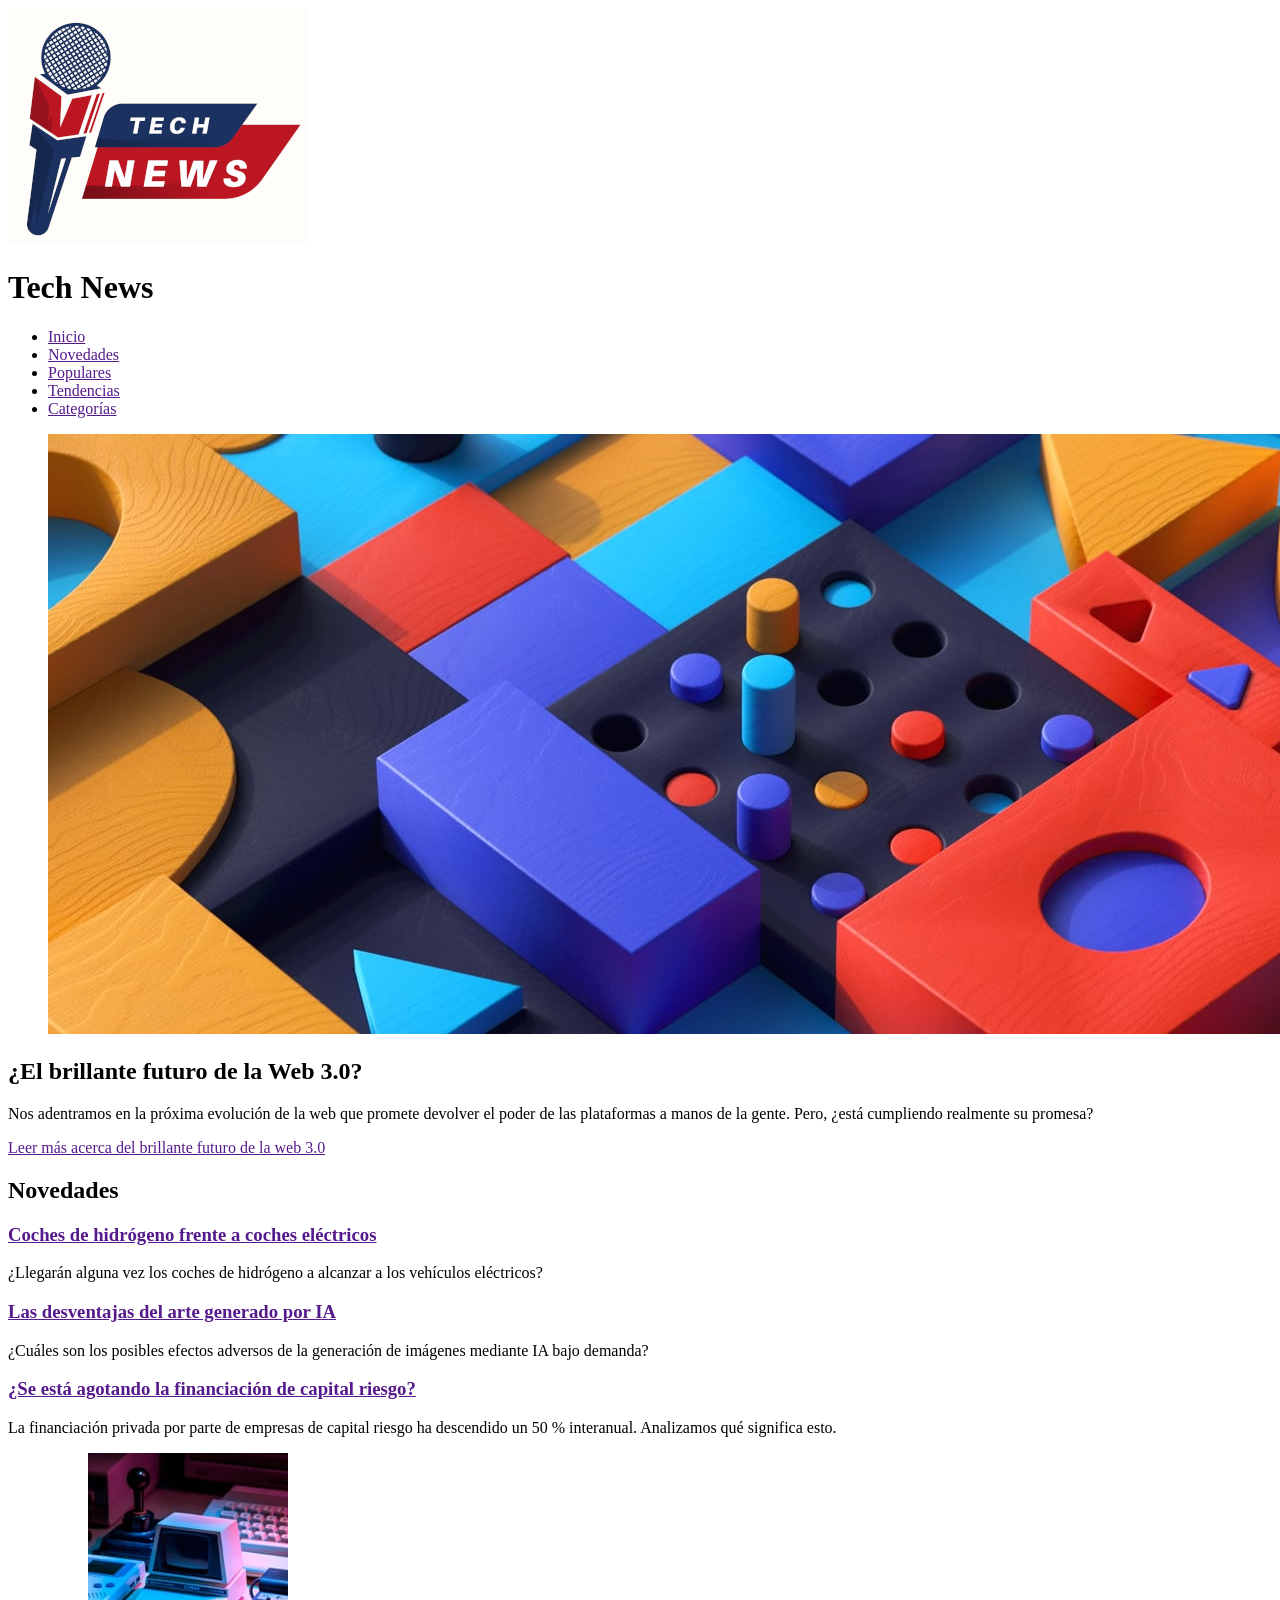
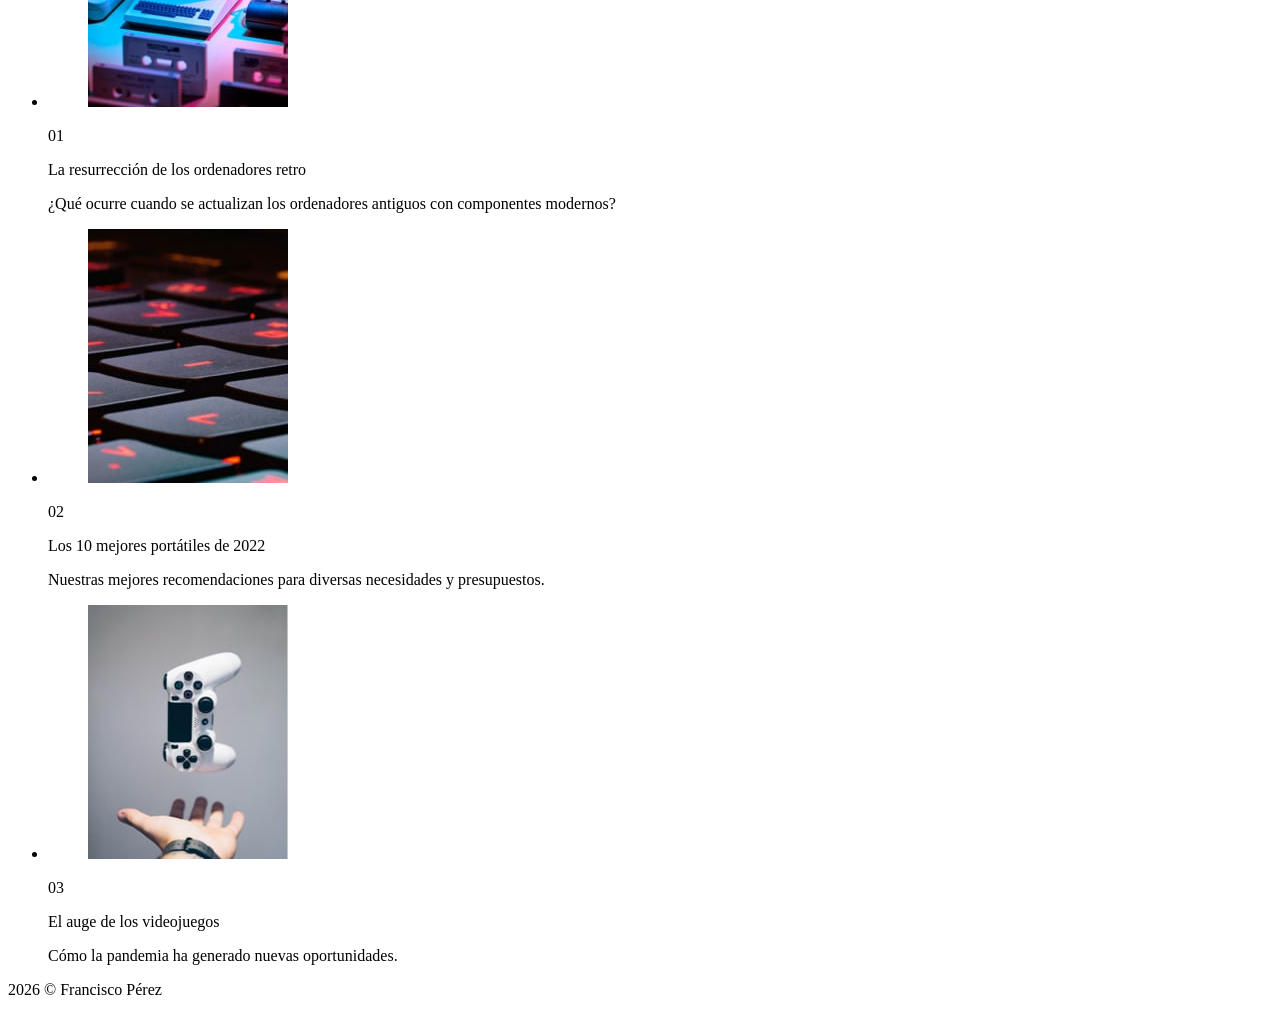
==== UD4-Hojas de estilos/UD4-tech-news/index.html @ 89c23d9c "UD4 > tech-news : html terminado - index.html" ====
<!DOCTYPE html>
<html lang="es">

<head>
  <meta charset="UTF-8">
  <meta name="viewport" content="width=device-width, initial-scale=1.0"> <!-- muestra el sitio correctamente según el dispositivo del usuario -->
  <link rel="icon" type="image/png" sizes="32x32" href="./assets/images/favicon.png">

  <title>Página de inicio de noticias</title>
</head>

<body>
  <header>
    <a href="#" class="logo" aria-label="Enlace a la página principal de Tech News">
      <img src="./assets/images/logo.png" alt="Tech News">
    </a>

    <h1>Tech News</h1>

    <nav>
      <ul>
        <li id="activa"><a href="">Inicio</a></li>
        <li><a href="">Novedades</a></li>
        <li><a href="">Populares</a></li>
        <li><a href="">Tendencias</a></li>
        <li><a href="">Categorías</a></li>
      </ul>
    </nav>

  </header>

  <main>
    <article id="portada">
      <figure>
        <img src="./assets/images/image-web-3-desktop.jpg" alt="">
      </figure>

      <h2>¿El brillante futuro de la Web 3.0?</h2>

      <p>
        Nos adentramos en la próxima evolución de la web que promete devolver el poder de las plataformas a manos de la gente. Pero, ¿está cumpliendo realmente su promesa?
      </p>

      <a href="" class="btn">
        Leer más <span class="sr-only">acerca del brillante futuro de la web 3.0</span>
      </a>

    </article>

    <article id="novedades">
      <h2>Novedades</h2>

      <article>
        <h3><a href="">Coches de hidrógeno frente a coches eléctricos</a></h3>

        <p>
          ¿Llegarán alguna vez los coches de hidrógeno a alcanzar a los vehículos eléctricos?
        </p>
      </article>

      <article>
        <h3><a href="">Las desventajas del arte generado por IA</a></h3>

        <p>
          ¿Cuáles son los posibles efectos adversos de la generación de imágenes mediante IA bajo demanda?
        </p>
      </article>

      <article>
        <h3><a href="">¿Se está agotando la financiación de capital riesgo?</a></h3>

        <p>
          La financiación privada por parte de empresas de capital riesgo ha descendido un 50 % interanual. Analizamos qué significa esto.
        </p>

      </article>

    </article>
    <article>

      <ul class="card">
        <li class="card">
          <figure><img src="./assets/images/image-retro-pcs.jpg" alt=""></figure>

          <p class="numero">01</p>
          <p class="titulo">La resurrección de los ordenadores retro</p>
          <p>¿Qué ocurre cuando se actualizan los ordenadores antiguos con componentes modernos?</p>
        </li>

        <li class="card">
          <figure><img src="./assets/images/image-top-laptops.jpg" alt=""></figure>

          <p class="numero">02</p>
          <p class="titulo">Los 10 mejores portátiles de 2022</p>
          <p>Nuestras mejores recomendaciones para diversas necesidades y presupuestos.</p>
        </li>

        <li class="card">
          <figure><img src="./assets/images/image-gaming-growth.jpg" alt=""></figure>

          <p class="numero">03</p>
          <p class="titulo">El auge de los videojuegos</p>
          <p>Cómo la pandemia ha generado nuevas oportunidades.</p>
        </li>
      </ul>

    </article>
  </main>

  <footer>
    <p>
      2026 &copy; Francisco Pérez
    </p>
  </footer>
</body>

</html>
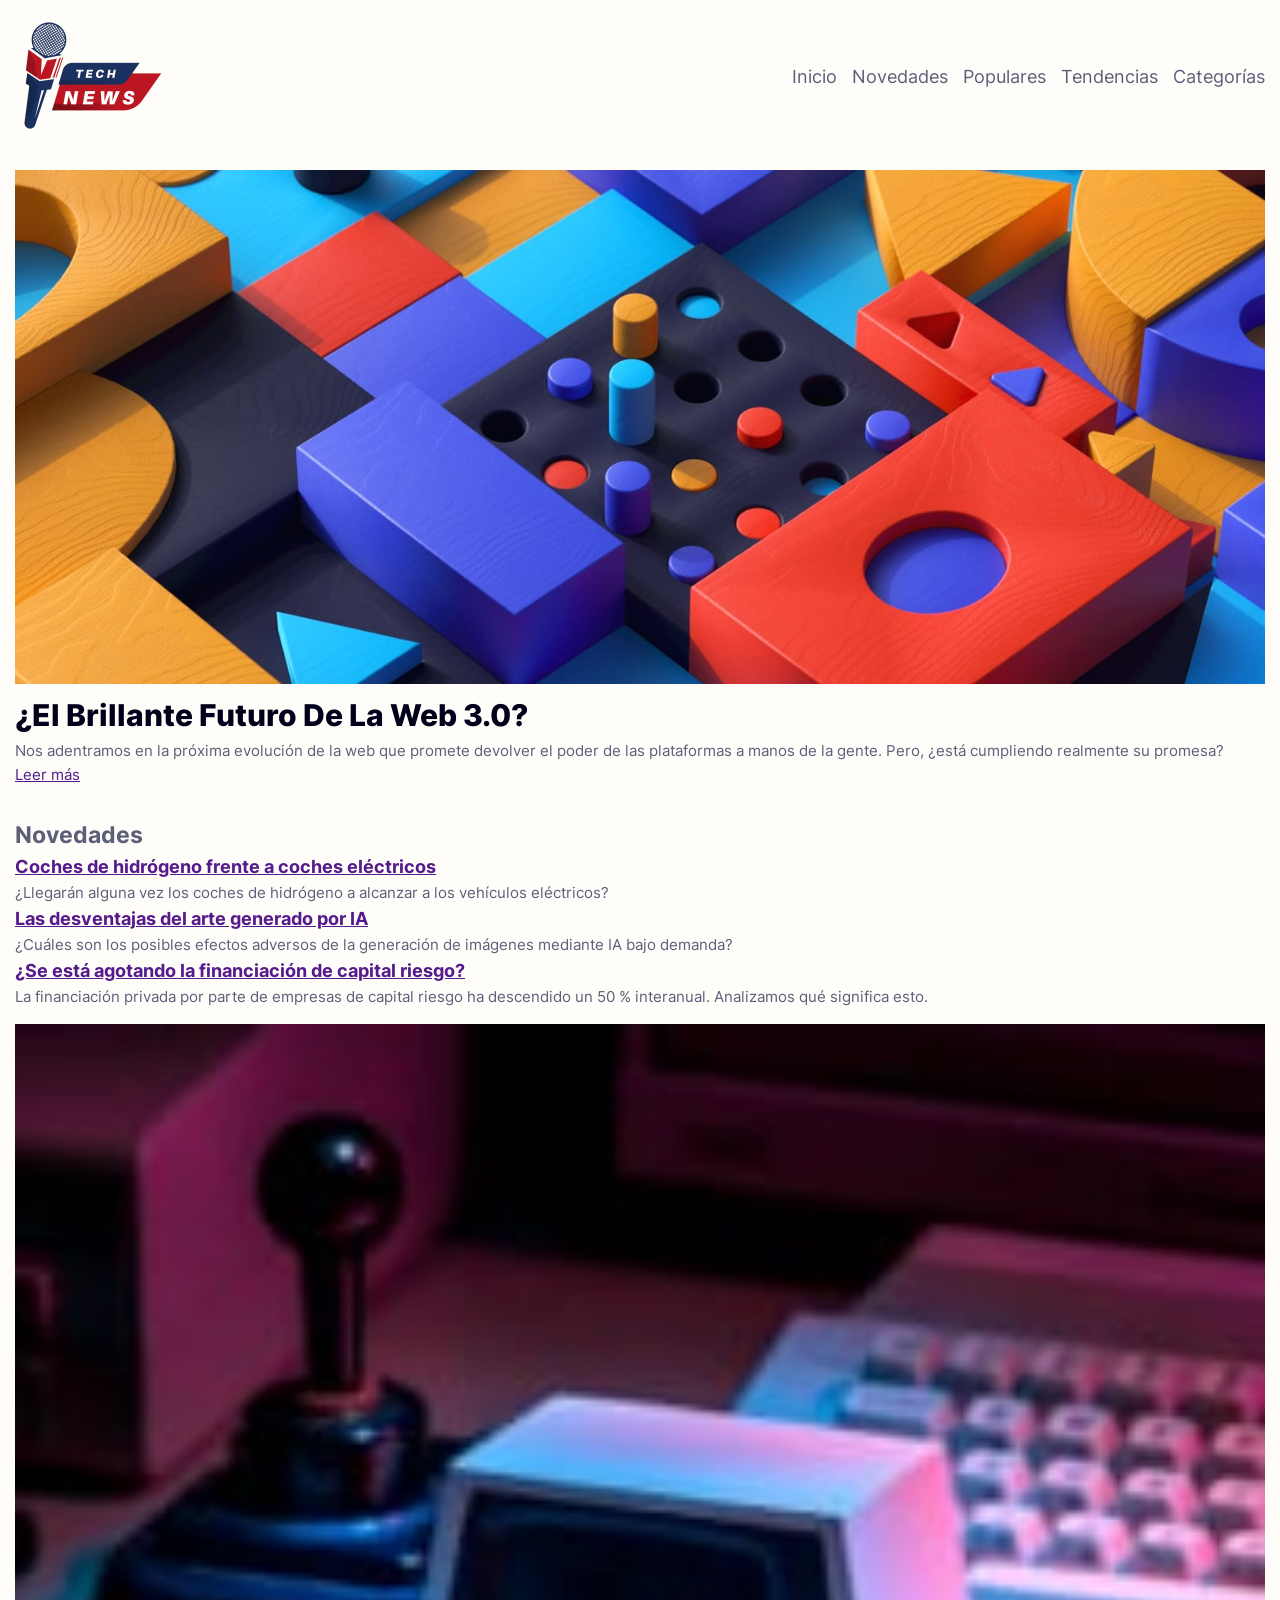
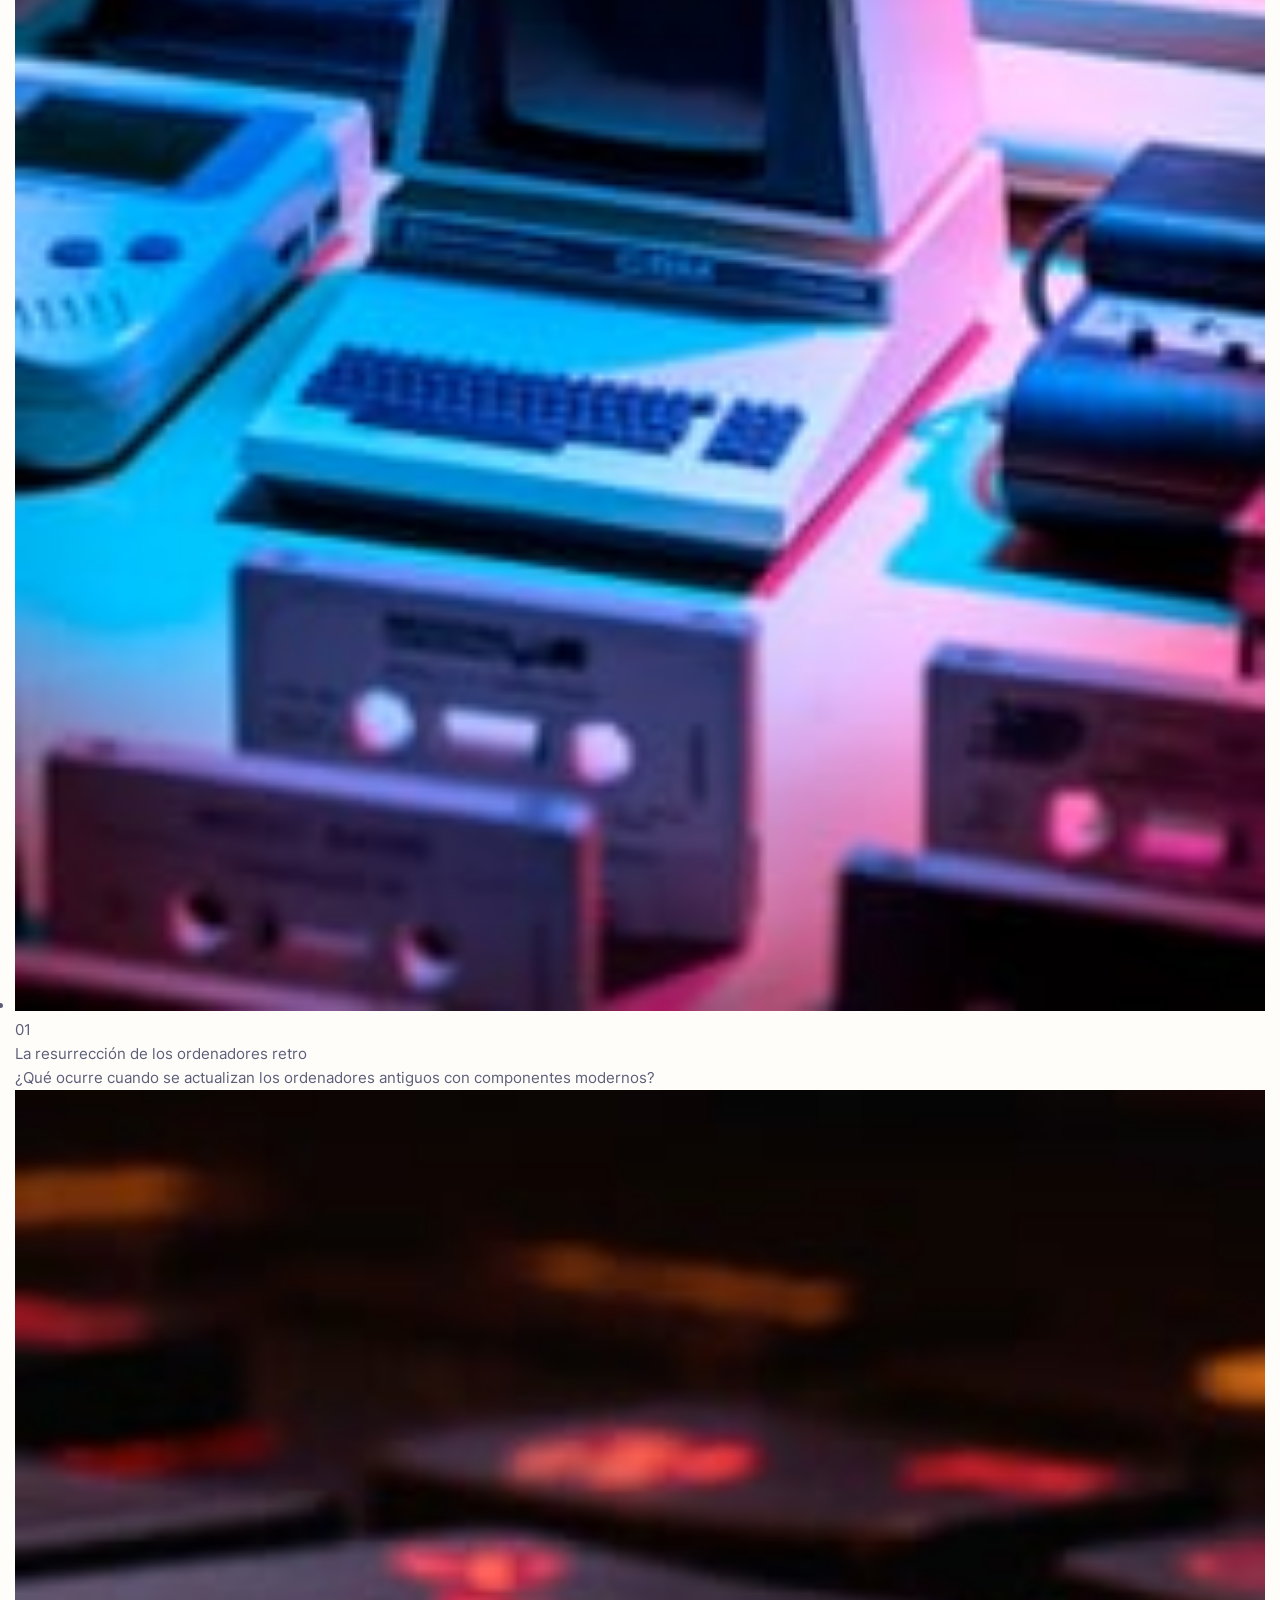
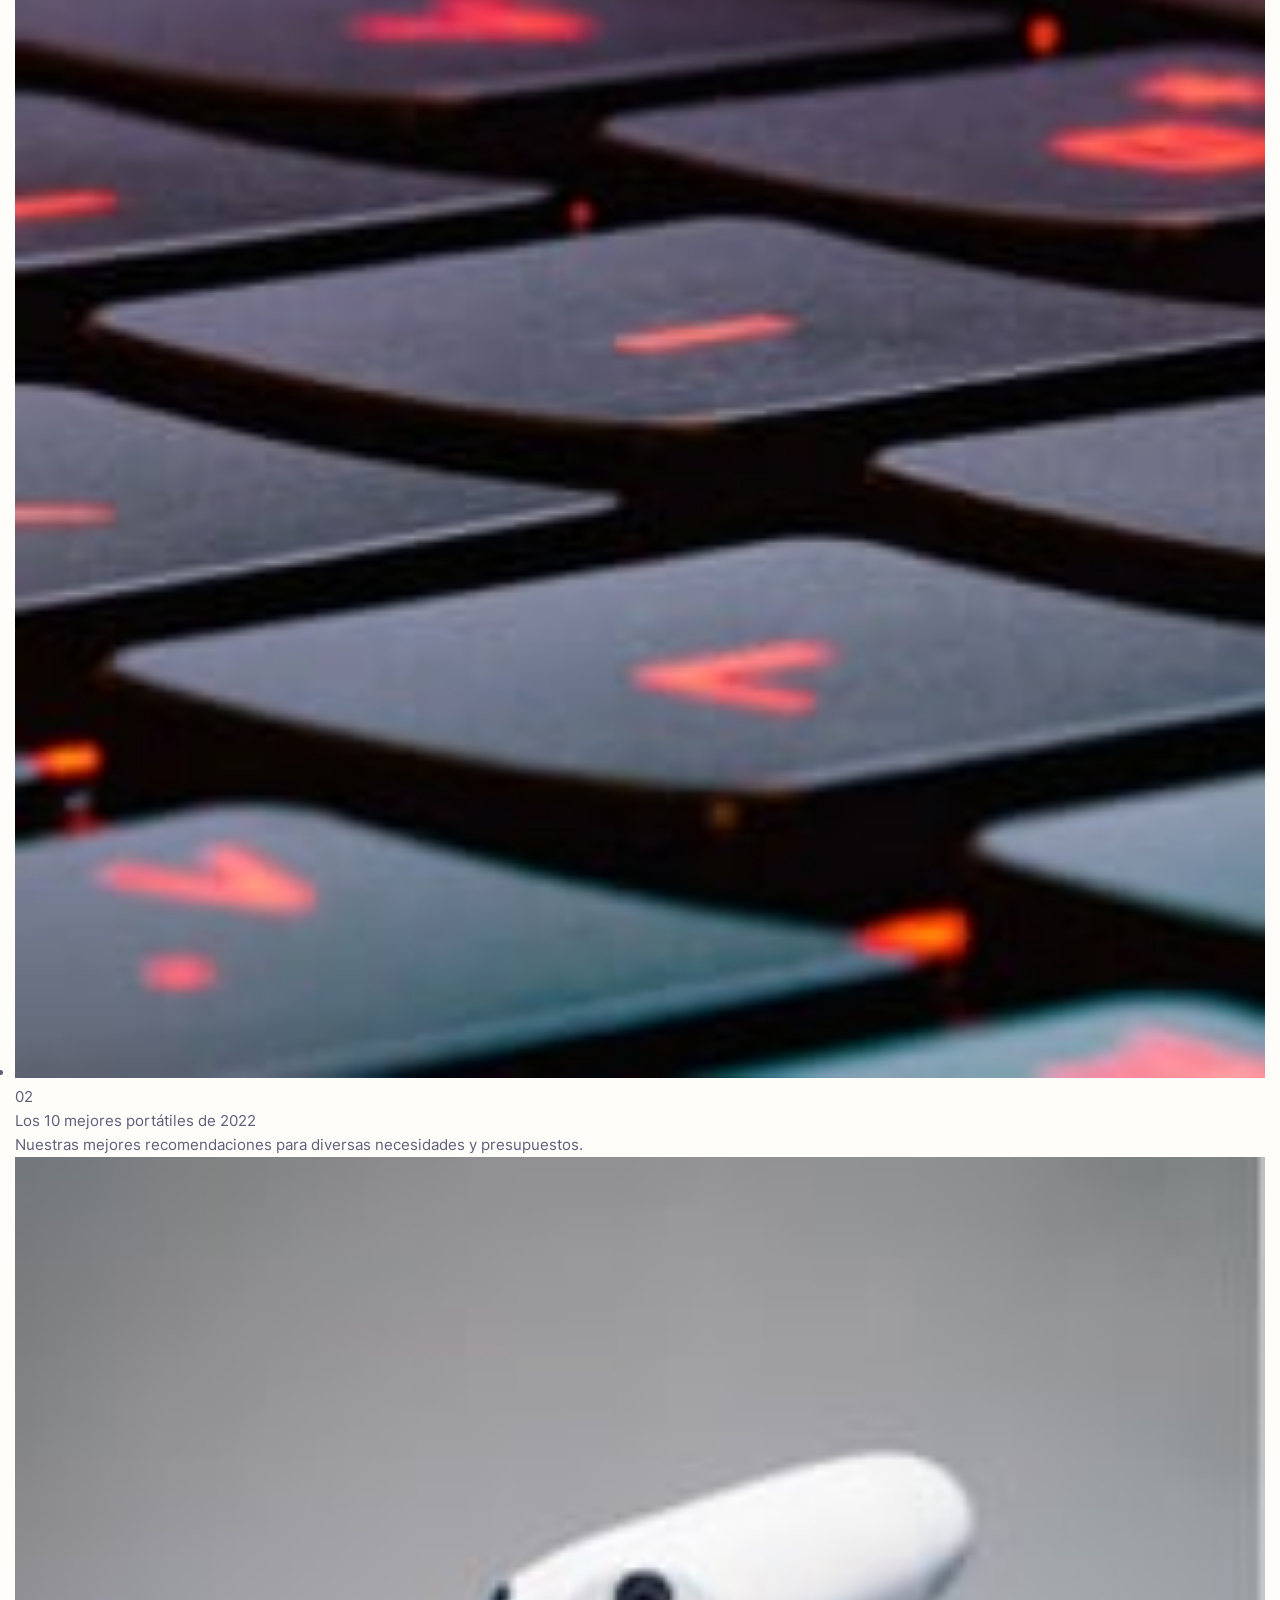
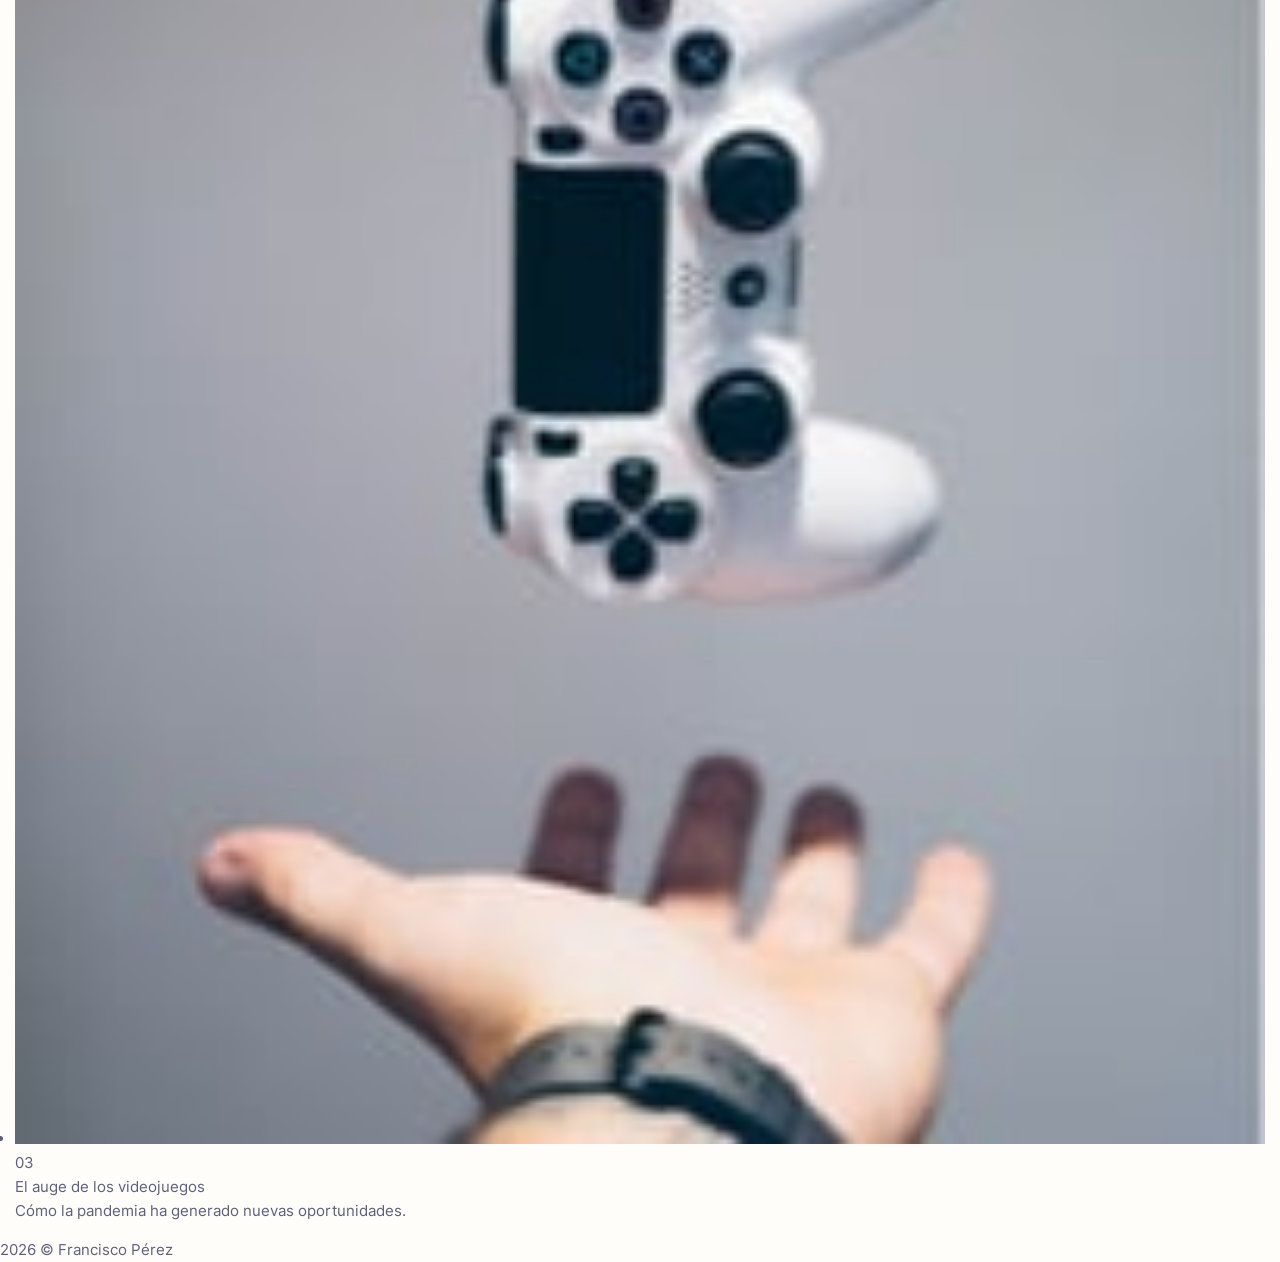
==== commit add615c3: "UD4 > tech-news : iniciada la maquetación css" ====
--- a/UD4-Hojas de estilos/UD4-tech-news/index.html
+++ b/UD4-Hojas de estilos/UD4-tech-news/index.html
@@ -5,6 +5,7 @@
   <meta charset="UTF-8">
   <meta name="viewport" content="width=device-width, initial-scale=1.0"> <!-- muestra el sitio correctamente según el dispositivo del usuario -->
   <link rel="icon" type="image/png" sizes="32x32" href="./assets/images/favicon.png">
+  <link rel="stylesheet" href="./src/css/style.css">
 
   <title>Página de inicio de noticias</title>
 </head>
@@ -17,7 +18,7 @@
 
     <h1>Tech News</h1>
 
-    <nav>
+    <nav class="menu">
       <ul>
         <li id="activa"><a href="">Inicio</a></li>
         <li><a href="">Novedades</a></li>
--- a/UD4-Hojas de estilos/UD4-tech-news/src/css/style.css
+++ b/UD4-Hojas de estilos/UD4-tech-news/src/css/style.css
@@ -0,0 +1,128 @@
+/**
+ *
+ * Estilos generales de tech news
+ * Fichero: style.css
+ * Autor: Francisco Pérez
+ * Fecha: 22/10/2026
+ *
+ */
+
+/*=========================================
+=            Estilos generales            =
+=========================================*/
+@charset "UTF-8";
+@import "./fonts.css";
+
+*,
+*::after,
+*::before {
+    margin: 0;
+    padding: 0;
+    box-sizing: border-box;
+}
+
+:root {
+    --bg-color: #fffdfa;
+
+    --color-titulo-2: hsl(35, 77%, 62%);
+    --color-terciario: #bc1623;
+
+    --color-texto: hsl(236, 13%, 42%);
+    --color-texto-secundario: hsl(233, 8%, 79%);
+    --color-secundario: hsl(240, 100%, 5%);
+
+    --font-family: 'inter', sans-serif;
+    font: 15px/1.6 var(--font-family);
+    color: var(--color-texto);
+}
+
+body {
+    max-width: 100vw;
+    min-height: 100vh;
+    background-color: var(--bg-color);
+    display: flex;
+    flex-direction: column;
+}
+
+img {
+    width: 100%;
+    object-fit: cover;
+}
+
+.sr-only {
+    position: absolute;
+    left: -100vw;
+}
+
+nav > ul {
+    list-style: none;
+}
+
+/*=====  End of Estilos generales  ======*/
+
+
+/*==========================================
+=            Estilos del header            =
+==========================================*/
+header {
+    padding: 1rem;
+
+    display: flex;
+    flex-wrap: wrap;
+    align-items: center;
+    justify-content: space-between;
+}
+
+.logo {
+    width: 150px;
+}
+
+h1 {
+    position: absolute;
+    top: -100vh;
+}
+
+.menu ul {
+    display: flex;
+    flex-wrap: wrap;
+    gap: 1rem;
+}
+
+.menu a {
+    text-decoration: none;
+    color: var(--color-texto);
+    font-size: 1.2rem;
+}
+
+/*=====  End of Estilos del header  ======*/
+
+
+/*============================================
+=            Estilos para el main            =
+============================================*/
+
+main {
+    padding: 1rem;
+
+    flex: 1; /* IMPORTANTE */
+    display: flex;
+    flex-direction: column;
+    gap: 1rem;
+}
+
+
+/*----------  Estilos de la portada  ----------*/
+
+#portada {
+    padding-bottom: 1rem;
+}
+
+#portada h2 {
+    font-size: 2rem;
+    font-weight: 800;
+    text-transform: capitalize;
+    color: var(--color-secundario);
+}
+
+
+/*=====  End of Estilos para el main  ======*/
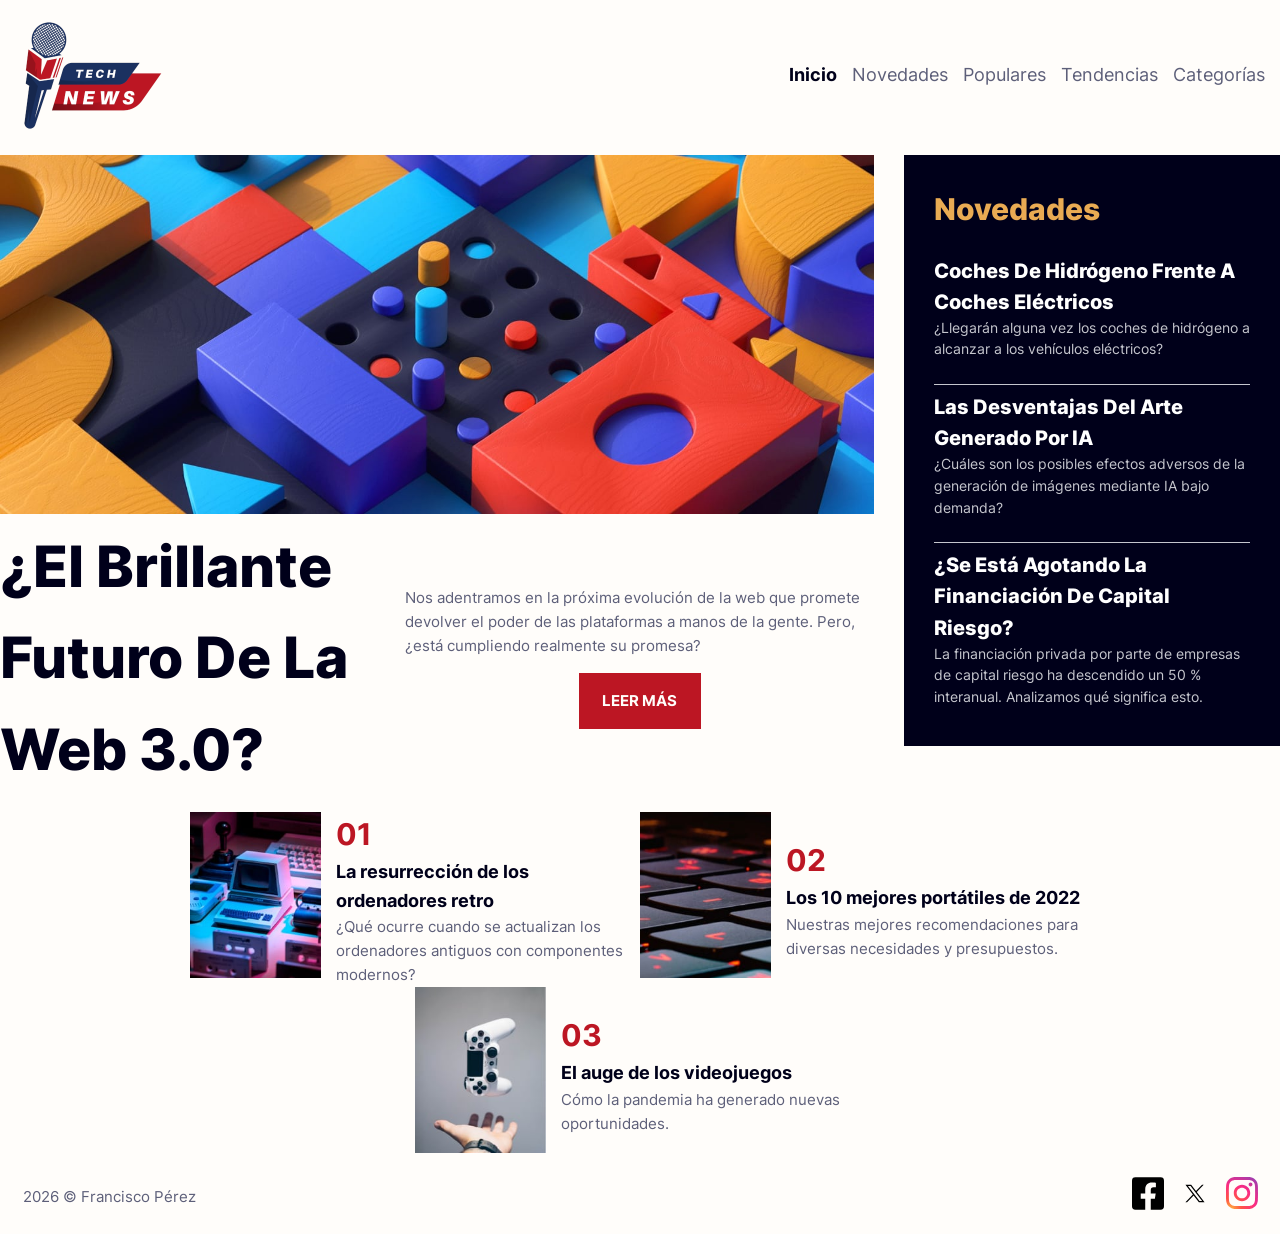
==== commit 4ad052c8: "UD4 > tech-news : terminado, pendiente de revisión" ====
--- a/UD4-Hojas de estilos/UD4-tech-news/index.html
+++ b/UD4-Hojas de estilos/UD4-tech-news/index.html
@@ -30,22 +30,25 @@
 
   </header>
 
-  <main>
+  <div class="main-cabecera">
     <article id="portada">
       <figure>
         <img src="./assets/images/image-web-3-desktop.jpg" alt="">
       </figure>
 
-      <h2>¿El brillante futuro de la Web 3.0?</h2>
+      <div>
+        <h2>¿El brillante futuro de la Web 3.0?</h2>
 
-      <p>
-        Nos adentramos en la próxima evolución de la web que promete devolver el poder de las plataformas a manos de la gente. Pero, ¿está cumpliendo realmente su promesa?
-      </p>
+        <div>
+          <p>
+            Nos adentramos en la próxima evolución de la web que promete devolver el poder de las plataformas a manos de la gente. Pero, ¿está cumpliendo realmente su promesa?
+          </p>
 
-      <a href="" class="btn">
-        Leer más <span class="sr-only">acerca del brillante futuro de la web 3.0</span>
-      </a>
-
+          <a href="" class="btn">
+            Leer más <span class="sr-only">acerca del brillante futuro de la web 3.0</span>
+          </a>
+        </div>
+      </div>
     </article>
 
     <article id="novedades">
@@ -77,41 +80,54 @@
       </article>
 
     </article>
-    <article>
+  </div>
+  <article>
 
-      <ul class="card">
-        <li class="card">
-          <figure><img src="./assets/images/image-retro-pcs.jpg" alt=""></figure>
+    <ul class="cards">
+      <li class="card">
+        <figure><img src="./assets/images/image-retro-pcs.jpg" alt=""></figure>
 
+        <div class="card-content">
           <p class="numero">01</p>
           <p class="titulo">La resurrección de los ordenadores retro</p>
           <p>¿Qué ocurre cuando se actualizan los ordenadores antiguos con componentes modernos?</p>
-        </li>
+        </div>
+      </li>
 
-        <li class="card">
-          <figure><img src="./assets/images/image-top-laptops.jpg" alt=""></figure>
+      <li class="card">
+        <figure><img src="./assets/images/image-top-laptops.jpg" alt=""></figure>
 
+        <div class="card-content">
           <p class="numero">02</p>
           <p class="titulo">Los 10 mejores portátiles de 2022</p>
           <p>Nuestras mejores recomendaciones para diversas necesidades y presupuestos.</p>
-        </li>
+        </div>
+      </li>
 
-        <li class="card">
-          <figure><img src="./assets/images/image-gaming-growth.jpg" alt=""></figure>
+      <li class="card">
+        <figure><img src="./assets/images/image-gaming-growth.jpg" alt=""></figure>
 
+        <div class="card-content">
           <p class="numero">03</p>
           <p class="titulo">El auge de los videojuegos</p>
           <p>Cómo la pandemia ha generado nuevas oportunidades.</p>
-        </li>
-      </ul>
+        </div>
+      </li>
+    </ul>
 
-    </article>
+  </article>
   </main>
 
   <footer>
     <p>
       2026 &copy; Francisco Pérez
     </p>
+
+    <ul class="redes">
+      <li><a href="" class="icono"><img src="./assets/images/facebook.svg" alt="Enlace a nuestra página de Facebook"></a></li>
+      <li><a href="" class="icono"><img src="./assets/images/twitter-x.svg" alt="Enlace a nuestra página de X"></a></li>
+      <li><a href="" class="icono"><img src="./assets/images/Instagram.svg" alt="Enlace a nuestra página de Instagra,"></a></li>
+    </ul>
   </footer>
 </body>
 
--- a/UD4-Hojas de estilos/UD4-tech-news/src/css/style.css
+++ b/UD4-Hojas de estilos/UD4-tech-news/src/css/style.css
@@ -58,6 +58,27 @@
     list-style: none;
 }
 
+.btn {
+    padding: 1rem 1.5rem;
+    text-decoration: none;
+    color: var(--bg-color);
+    background-color: var(--color-terciario);
+    display: inline-block;
+    font-weight: 700;
+    text-transform: uppercase;
+    border: 1px solid var(--color-terciario);
+}
+
+.btn:hover {
+    background-color: transparent;
+    color: var(--color-secundario);
+}
+
+.icono {
+    max-width: 32px;
+    display: inline-block;
+}
+
 /*=====  End of Estilos generales  ======*/
 
 
@@ -68,18 +89,18 @@
     padding: 1rem;
 
     display: flex;
-    flex-wrap: wrap;
+    justify-content: space-between;
+    flex-wrap: wrap; /* IMPRESCINDIBLE */
     align-items: center;
-    justify-content: space-between;
-}
-
-.logo {
-    width: 150px;
 }
 
 h1 {
     position: absolute;
     top: -100vh;
+}
+
+.logo {
+    width: 150px;
 }
 
 .menu ul {
@@ -92,6 +113,26 @@
     text-decoration: none;
     color: var(--color-texto);
     font-size: 1.2rem;
+    display: flex;
+    flex-direction: column;
+}
+
+.menu #activa a {
+    font-weight: 700;
+    color: var(--color-secundario);
+}
+
+.menu a::after {
+    content: "";
+    width: 0;
+    height: 4px;
+}
+
+.menu a:hover::after {
+    content: "";
+    width: 100%;
+    border-radius: 20px;
+    background-color: var(--color-terciario);
 }
 
 /*=====  End of Estilos del header  ======*/
@@ -103,13 +144,11 @@
 
 main {
     padding: 1rem;
-
     flex: 1; /* IMPORTANTE */
     display: flex;
     flex-direction: column;
     gap: 1rem;
 }
-
 
 /*----------  Estilos de la portada  ----------*/
 
@@ -124,5 +163,169 @@
     color: var(--color-secundario);
 }
 
-
-/*=====  End of Estilos para el main  ======*/+/*----------  Estilos de las novedades  ----------*/
+
+#novedades {
+    padding: 2rem;
+    background-color: var(--color-secundario);
+    color: var(--color-texto-secundario);
+
+    display: flex;
+    flex-direction: column;
+    gap: 1rem;
+    font-size: .9rem;
+}
+
+/* Equivalente al display: flex; de arriba con el gap
+#novedades article:not(:last-of-type) {
+    margin-bottom: 1rem;
+} */
+
+#novedades article {
+    padding: .5rem 0;
+}
+
+#novedades h2 {
+    color: var(--color-titulo-2);
+    font-size: 2rem;
+    font-weight: 800;
+}
+
+#novedades article h3 {
+    font-size: 1.3rem;
+    font-weight: 800;
+    text-transform: capitalize;
+}
+
+#novedades article h3 > a {
+    color: white;
+    text-decoration: none;
+}
+
+#novedades article h3 > a:hover {
+    color: var(--color-titulo-2);
+}
+
+#novedades article h3 > a:focus {
+    border-bottom: 2px solid var(--color-titulo-2);
+}
+
+#novedades article:not(:first-of-type) {
+    border-top: 1px solid;
+}
+
+/*----------  Estilos de las cards  ----------*/
+
+.cards {
+    display: flex;
+    /* flex-direction: column; */
+    justify-content: center;
+    flex-wrap: wrap;
+}
+
+.card {
+    max-width: 450px;
+    display: flex;
+    align-items: center;
+    gap: 1rem;
+}
+
+.card figure {
+    /* max-width: 200px;
+    max-height: 254px; */
+    width: 30%;
+    overflow: hidden;
+}
+
+.card-content {
+    width: 70%;
+}
+
+.card-content .numero {
+    color: var(--color-terciario);
+    font-size: 2rem;
+    font-weight: 700;
+}
+
+.card-content .titulo {
+    font-size: 1.2rem;
+    font-weight: 700;
+    color: var(--color-secundario);
+}
+
+/*=====  End of Estilos para el main  ======*/
+
+
+/*==========================================
+=            Estilos del footer            =
+==========================================*/
+
+footer {
+    display: flex;
+    flex-direction: column-reverse;
+    align-items: center;
+}
+
+.redes {
+    list-style: none;
+    display: flex;
+    align-items: center;
+    gap: 1rem;
+}
+
+/*=====  End of Estilos del footer  ======*/
+
+
+/*=====================================
+=            Media queries            =
+=====================================*/
+
+@media screen and (min-width: 1024px) {
+    body {
+        max-width: 1440px;
+        margin: 0 auto;
+    }
+
+    .main-cabecera {
+        display: flex;
+        align-items: flex-start;
+        /* para ajustarlo */
+        gap: 2rem;
+    }
+
+    #portada {
+        width: 70%;
+    }
+
+    #portada > div {
+        display: flex;
+        align-items: center;
+        gap: 2rem;
+    }
+
+    #portada div > div {
+        display: flex;
+        flex-direction: column;
+        gap: 1rem;
+    }
+    
+    #portada div > div .btn {
+        align-self: center;
+    }
+
+    #portada h2 {
+        font-size: 3.8rem;
+    }
+
+    #novedades {
+        width: 30%;
+    }
+
+    footer {
+        padding: 1rem 1.5rem;
+        flex-direction: row;
+        justify-content: space-between;
+    }
+}
+
+/*=====  End of Media queries  ======*/
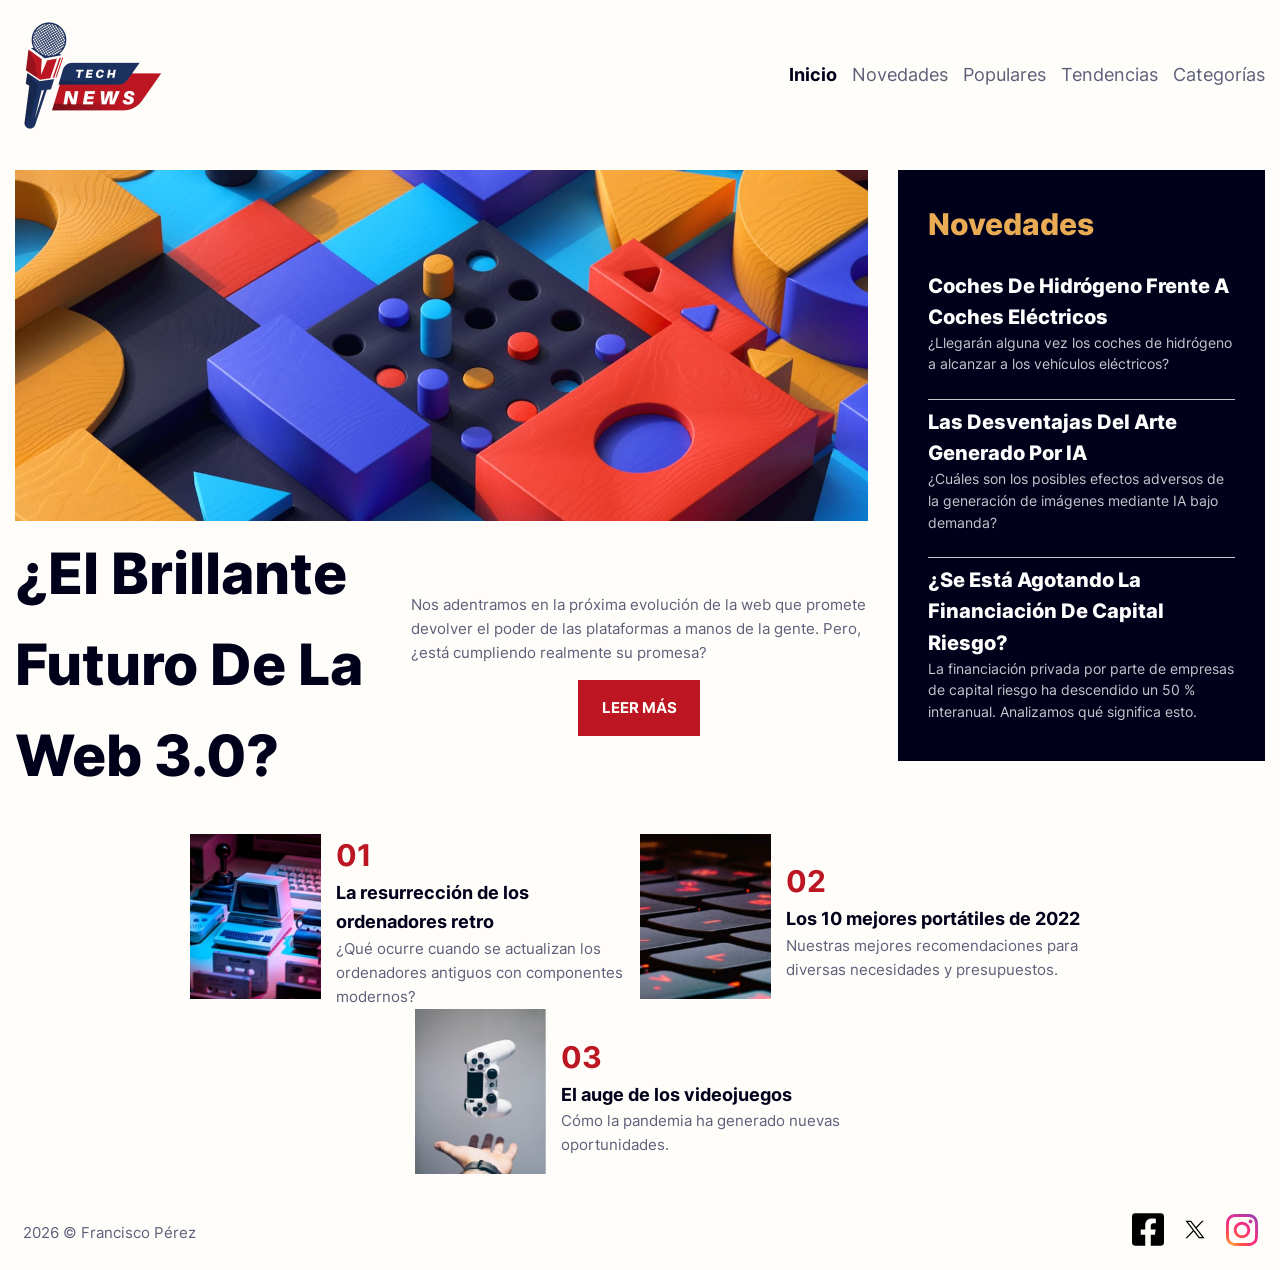
==== commit 1cf5358e: "UD4 > tech-news : terminado y revisado" ====
--- a/UD4-Hojas de estilos/UD4-tech-news/index.html
+++ b/UD4-Hojas de estilos/UD4-tech-news/index.html
@@ -29,93 +29,93 @@
     </nav>
 
   </header>
-
-  <div class="main-cabecera">
-    <article id="portada">
-      <figure>
-        <img src="./assets/images/image-web-3-desktop.jpg" alt="">
-      </figure>
-
-      <div>
-        <h2>¿El brillante futuro de la Web 3.0?</h2>
+  <main>
+    <div class="main-cabecera">
+      <article id="portada">
+        <figure>
+          <img src="./assets/images/image-web-3-desktop.jpg" alt="">
+        </figure>
 
         <div>
+          <h2>¿El brillante futuro de la Web 3.0?</h2>
+
+          <div>
+            <p>
+              Nos adentramos en la próxima evolución de la web que promete devolver el poder de las plataformas a manos de la gente. Pero, ¿está cumpliendo realmente su promesa?
+            </p>
+
+            <a href="" class="btn">
+              Leer más <span class="sr-only">acerca del brillante futuro de la web 3.0</span>
+            </a>
+          </div>
+        </div>
+      </article>
+
+      <article id="novedades">
+        <h2>Novedades</h2>
+
+        <article>
+          <h3><a href="">Coches de hidrógeno frente a coches eléctricos</a></h3>
+
           <p>
-            Nos adentramos en la próxima evolución de la web que promete devolver el poder de las plataformas a manos de la gente. Pero, ¿está cumpliendo realmente su promesa?
+            ¿Llegarán alguna vez los coches de hidrógeno a alcanzar a los vehículos eléctricos?
+          </p>
+        </article>
+
+        <article>
+          <h3><a href="">Las desventajas del arte generado por IA</a></h3>
+
+          <p>
+            ¿Cuáles son los posibles efectos adversos de la generación de imágenes mediante IA bajo demanda?
+          </p>
+        </article>
+
+        <article>
+          <h3><a href="">¿Se está agotando la financiación de capital riesgo?</a></h3>
+
+          <p>
+            La financiación privada por parte de empresas de capital riesgo ha descendido un 50 % interanual. Analizamos qué significa esto.
           </p>
 
-          <a href="" class="btn">
-            Leer más <span class="sr-only">acerca del brillante futuro de la web 3.0</span>
-          </a>
-        </div>
-      </div>
-    </article>
-
-    <article id="novedades">
-      <h2>Novedades</h2>
-
-      <article>
-        <h3><a href="">Coches de hidrógeno frente a coches eléctricos</a></h3>
-
-        <p>
-          ¿Llegarán alguna vez los coches de hidrógeno a alcanzar a los vehículos eléctricos?
-        </p>
-      </article>
-
-      <article>
-        <h3><a href="">Las desventajas del arte generado por IA</a></h3>
-
-        <p>
-          ¿Cuáles son los posibles efectos adversos de la generación de imágenes mediante IA bajo demanda?
-        </p>
-      </article>
-
-      <article>
-        <h3><a href="">¿Se está agotando la financiación de capital riesgo?</a></h3>
-
-        <p>
-          La financiación privada por parte de empresas de capital riesgo ha descendido un 50 % interanual. Analizamos qué significa esto.
-        </p>
+        </article>
 
       </article>
+    </div>
+    <article>
+
+      <ul class="cards">
+        <li class="card">
+          <figure><img src="./assets/images/image-retro-pcs.jpg" alt=""></figure>
+
+          <div class="card-content">
+            <p class="numero">01</p>
+            <p class="titulo">La resurrección de los ordenadores retro</p>
+            <p>¿Qué ocurre cuando se actualizan los ordenadores antiguos con componentes modernos?</p>
+          </div>
+        </li>
+
+        <li class="card">
+          <figure><img src="./assets/images/image-top-laptops.jpg" alt=""></figure>
+
+          <div class="card-content">
+            <p class="numero">02</p>
+            <p class="titulo">Los 10 mejores portátiles de 2022</p>
+            <p>Nuestras mejores recomendaciones para diversas necesidades y presupuestos.</p>
+          </div>
+        </li>
+
+        <li class="card">
+          <figure><img src="./assets/images/image-gaming-growth.jpg" alt=""></figure>
+
+          <div class="card-content">
+            <p class="numero">03</p>
+            <p class="titulo">El auge de los videojuegos</p>
+            <p>Cómo la pandemia ha generado nuevas oportunidades.</p>
+          </div>
+        </li>
+      </ul>
 
     </article>
-  </div>
-  <article>
-
-    <ul class="cards">
-      <li class="card">
-        <figure><img src="./assets/images/image-retro-pcs.jpg" alt=""></figure>
-
-        <div class="card-content">
-          <p class="numero">01</p>
-          <p class="titulo">La resurrección de los ordenadores retro</p>
-          <p>¿Qué ocurre cuando se actualizan los ordenadores antiguos con componentes modernos?</p>
-        </div>
-      </li>
-
-      <li class="card">
-        <figure><img src="./assets/images/image-top-laptops.jpg" alt=""></figure>
-
-        <div class="card-content">
-          <p class="numero">02</p>
-          <p class="titulo">Los 10 mejores portátiles de 2022</p>
-          <p>Nuestras mejores recomendaciones para diversas necesidades y presupuestos.</p>
-        </div>
-      </li>
-
-      <li class="card">
-        <figure><img src="./assets/images/image-gaming-growth.jpg" alt=""></figure>
-
-        <div class="card-content">
-          <p class="numero">03</p>
-          <p class="titulo">El auge de los videojuegos</p>
-          <p>Cómo la pandemia ha generado nuevas oportunidades.</p>
-        </div>
-      </li>
-    </ul>
-
-  </article>
   </main>
 
   <footer>
